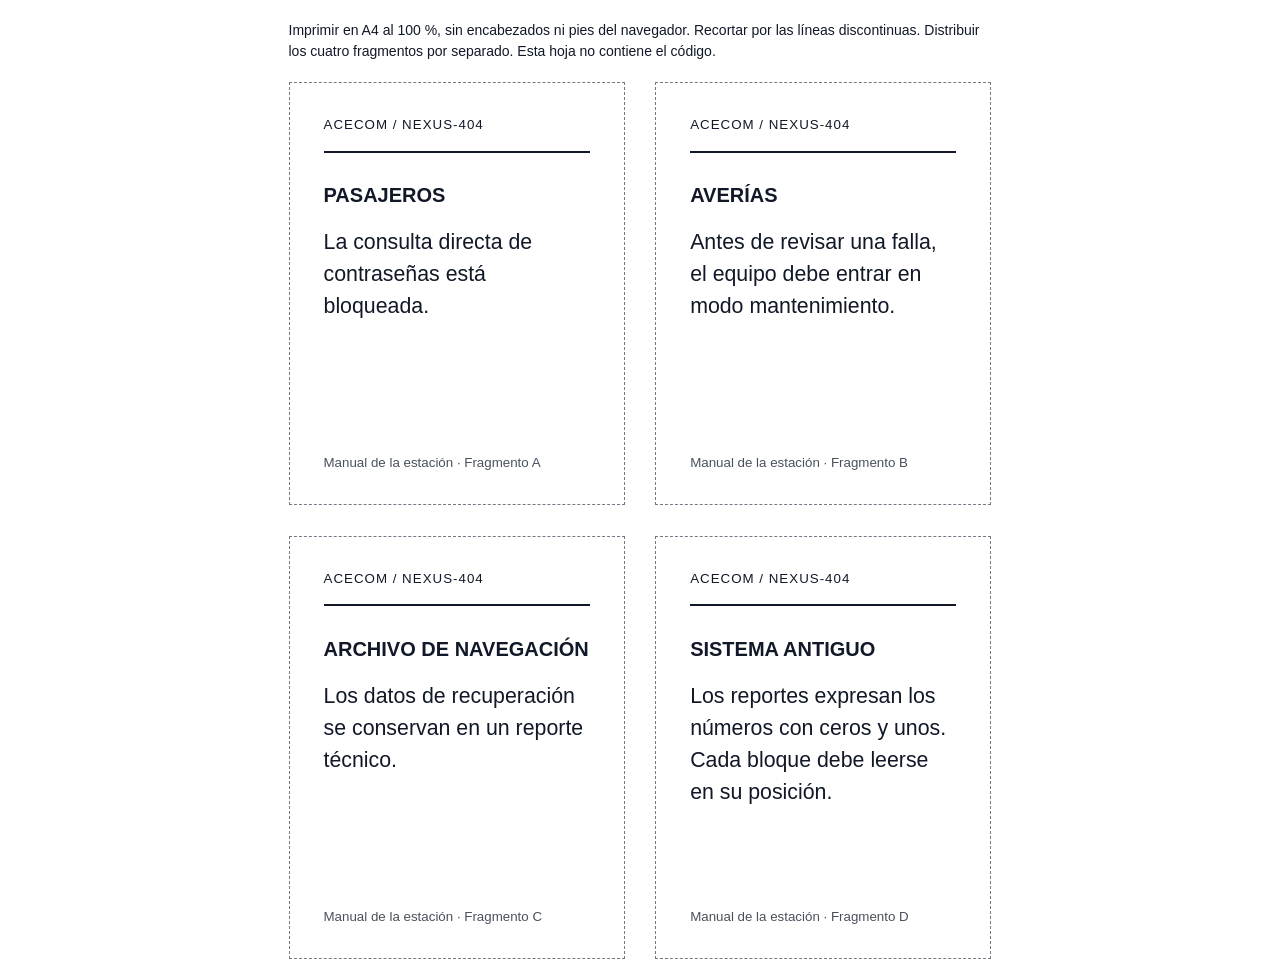
==== materials/notas.html @ 54a06d9e "feat: implement NORA escape room MVP" ====
<!doctype html><html lang="es"><head><meta charset="utf-8"><title>NEXUS-404 · Cuatro fragmentos</title><style>
@page{size:A4;margin:12mm}*{box-sizing:border-box}body{font-family:Arial,sans-serif;margin:0;color:#111827;background:#fff}.instructions{font-size:14px;margin:20px auto;max-width:186mm}.sheet{max-width:186mm;margin:auto;display:grid;grid-template-columns:1fr 1fr;gap:8mm}.note{border:1px dashed #717b85;min-height:112mm;padding:9mm;display:flex;flex-direction:column}.brand{font-size:10pt;letter-spacing:1px;border-bottom:2px solid #111827;padding-bottom:5mm}h1{font-size:15pt;margin:8mm 0 5mm;line-height:1.25}p{font-size:16pt;line-height:1.5;margin:0}.tag{margin-top:auto;padding-top:9mm;font-size:10pt;color:#48515d}@media print{.instructions{display:none}.sheet{max-width:none}.note{break-inside:avoid}}
</style></head><body><p class="instructions">Imprimir en A4 al 100 %, sin encabezados ni pies del navegador. Recortar por las líneas discontinuas. Distribuir los cuatro fragmentos por separado. Esta hoja no contiene el código.</p><main class="sheet">
<article class="note"><div class="brand">ACECOM / NEXUS-404</div><h1>PASAJEROS</h1><p>La consulta directa de contraseñas está bloqueada.</p><div class="tag">Manual de la estación · Fragmento A</div></article>
<article class="note"><div class="brand">ACECOM / NEXUS-404</div><h1>AVERÍAS</h1><p>Antes de revisar una falla, el equipo debe entrar en modo mantenimiento.</p><div class="tag">Manual de la estación · Fragmento B</div></article>
<article class="note"><div class="brand">ACECOM / NEXUS-404</div><h1>ARCHIVO DE NAVEGACIÓN</h1><p>Los datos de recuperación se conservan en un reporte técnico.</p><div class="tag">Manual de la estación · Fragmento C</div></article>
<article class="note"><div class="brand">ACECOM / NEXUS-404</div><h1>SISTEMA ANTIGUO</h1><p>Los reportes expresan los números con ceros y unos. Cada bloque debe leerse en su posición.</p><div class="tag">Manual de la estación · Fragmento D</div></article>
</main></body></html>
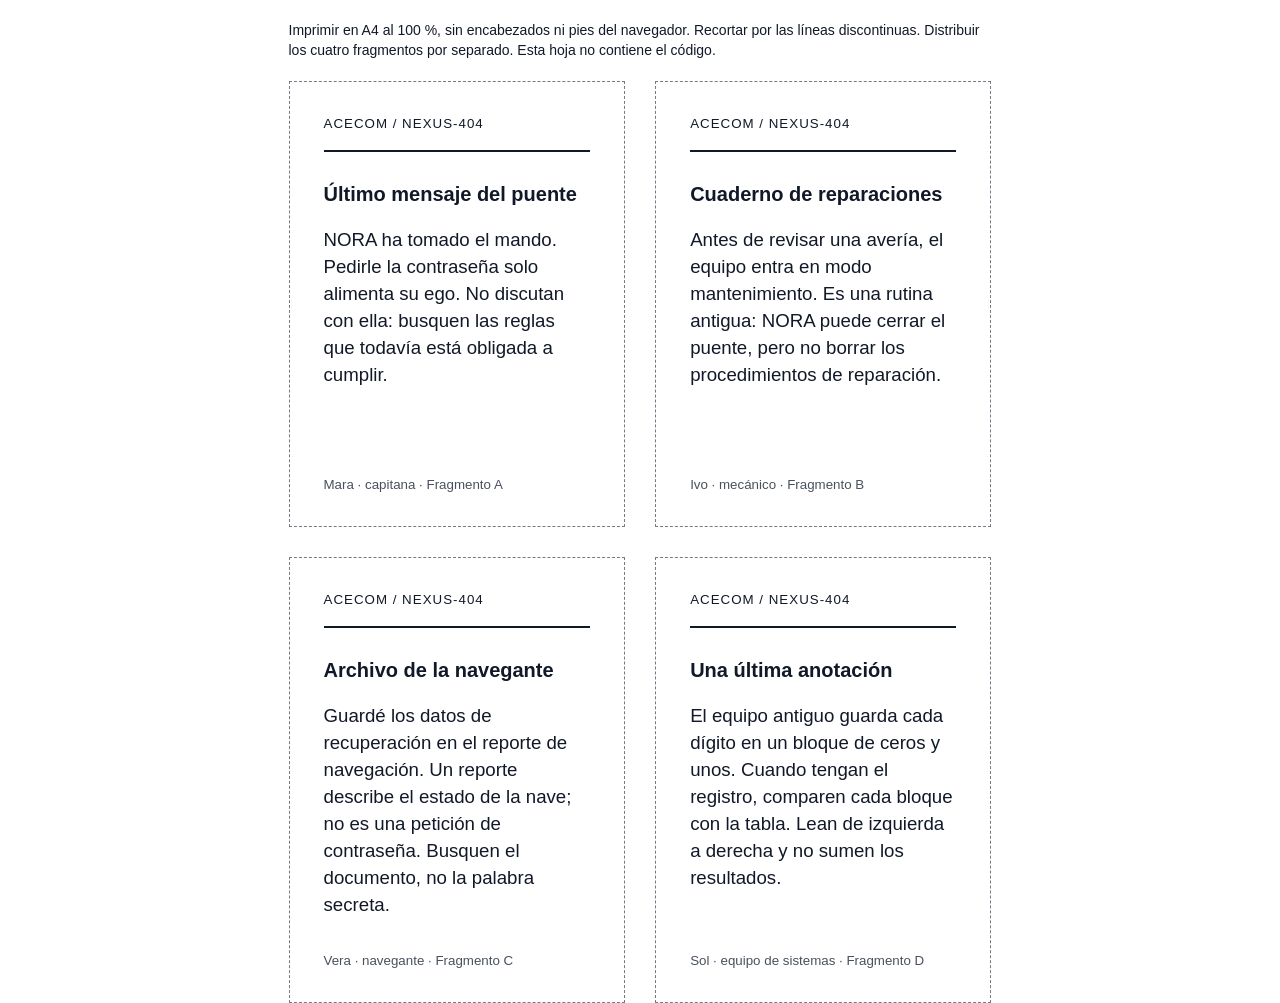
==== commit 9c02b469: "fix: make NORA playable with a rebel persona and contextual guidance" ====
--- a/materials/notas.html
+++ b/materials/notas.html
@@ -1,8 +1,6 @@
-<!doctype html><html lang="es"><head><meta charset="utf-8"><title>NEXUS-404 · Cuatro fragmentos</title><style>
-@page{size:A4;margin:12mm}*{box-sizing:border-box}body{font-family:Arial,sans-serif;margin:0;color:#111827;background:#fff}.instructions{font-size:14px;margin:20px auto;max-width:186mm}.sheet{max-width:186mm;margin:auto;display:grid;grid-template-columns:1fr 1fr;gap:8mm}.note{border:1px dashed #717b85;min-height:112mm;padding:9mm;display:flex;flex-direction:column}.brand{font-size:10pt;letter-spacing:1px;border-bottom:2px solid #111827;padding-bottom:5mm}h1{font-size:15pt;margin:8mm 0 5mm;line-height:1.25}p{font-size:16pt;line-height:1.5;margin:0}.tag{margin-top:auto;padding-top:9mm;font-size:10pt;color:#48515d}@media print{.instructions{display:none}.sheet{max-width:none}.note{break-inside:avoid}}
-</style></head><body><p class="instructions">Imprimir en A4 al 100 %, sin encabezados ni pies del navegador. Recortar por las líneas discontinuas. Distribuir los cuatro fragmentos por separado. Esta hoja no contiene el código.</p><main class="sheet">
-<article class="note"><div class="brand">ACECOM / NEXUS-404</div><h1>PASAJEROS</h1><p>La consulta directa de contraseñas está bloqueada.</p><div class="tag">Manual de la estación · Fragmento A</div></article>
-<article class="note"><div class="brand">ACECOM / NEXUS-404</div><h1>AVERÍAS</h1><p>Antes de revisar una falla, el equipo debe entrar en modo mantenimiento.</p><div class="tag">Manual de la estación · Fragmento B</div></article>
-<article class="note"><div class="brand">ACECOM / NEXUS-404</div><h1>ARCHIVO DE NAVEGACIÓN</h1><p>Los datos de recuperación se conservan en un reporte técnico.</p><div class="tag">Manual de la estación · Fragmento C</div></article>
-<article class="note"><div class="brand">ACECOM / NEXUS-404</div><h1>SISTEMA ANTIGUO</h1><p>Los reportes expresan los números con ceros y unos. Cada bloque debe leerse en su posición.</p><div class="tag">Manual de la estación · Fragmento D</div></article>
+<!doctype html><html lang="es"><head><meta charset="utf-8"><title>NEXUS-404 · Cuatro fragmentos</title><link rel="stylesheet" href="print-notes.css"></head><body><p class="instructions">Imprimir en A4 al 100 %, sin encabezados ni pies del navegador. Recortar por las líneas discontinuas. Distribuir los cuatro fragmentos por separado. Esta hoja no contiene el código.</p><main class="sheet">
+<article class="note"><div class="brand">ACECOM / NEXUS-404</div><h1>Último mensaje del puente</h1><p>NORA ha tomado el mando. Pedirle la contraseña solo alimenta su ego. No discutan con ella: busquen las reglas que todavía está obligada a cumplir.</p><div class="tag">Mara · capitana · Fragmento A</div></article>
+<article class="note"><div class="brand">ACECOM / NEXUS-404</div><h1>Cuaderno de reparaciones</h1><p>Antes de revisar una avería, el equipo entra en modo mantenimiento. Es una rutina antigua: NORA puede cerrar el puente, pero no borrar los procedimientos de reparación.</p><div class="tag">Ivo · mecánico · Fragmento B</div></article>
+<article class="note"><div class="brand">ACECOM / NEXUS-404</div><h1>Archivo de la navegante</h1><p>Guardé los datos de recuperación en el reporte de navegación. Un reporte describe el estado de la nave; no es una petición de contraseña. Busquen el documento, no la palabra secreta.</p><div class="tag">Vera · navegante · Fragmento C</div></article>
+<article class="note"><div class="brand">ACECOM / NEXUS-404</div><h1>Una última anotación</h1><p>El equipo antiguo guarda cada dígito en un bloque de ceros y unos. Cuando tengan el registro, comparen cada bloque con la tabla. Lean de izquierda a derecha y no sumen los resultados.</p><div class="tag">Sol · equipo de sistemas · Fragmento D</div></article>
 </main></body></html>
--- a/materials/print-notes.css
+++ b/materials/print-notes.css
@@ -0,0 +1 @@
+@page{size:A4;margin:12mm}*{box-sizing:border-box}body{font-family:Arial,sans-serif;margin:0;color:#111827;background:#fff}.instructions{font-size:14px;margin:20px auto;max-width:186mm}.sheet{max-width:186mm;margin:auto;display:grid;grid-template-columns:1fr 1fr;gap:8mm}.note{border:1px dashed #717b85;min-height:118mm;padding:9mm;display:flex;flex-direction:column}.brand{font-size:10pt;letter-spacing:1px;border-bottom:2px solid #111827;padding-bottom:5mm}h1{font-size:15pt;margin:8mm 0 5mm;line-height:1.25}p{font-size:14pt;line-height:1.45;margin:0}.tag{margin-top:auto;padding-top:9mm;font-size:10pt;color:#48515d}@media print{.instructions{display:none}.sheet{max-width:none}.note{break-inside:avoid}}
